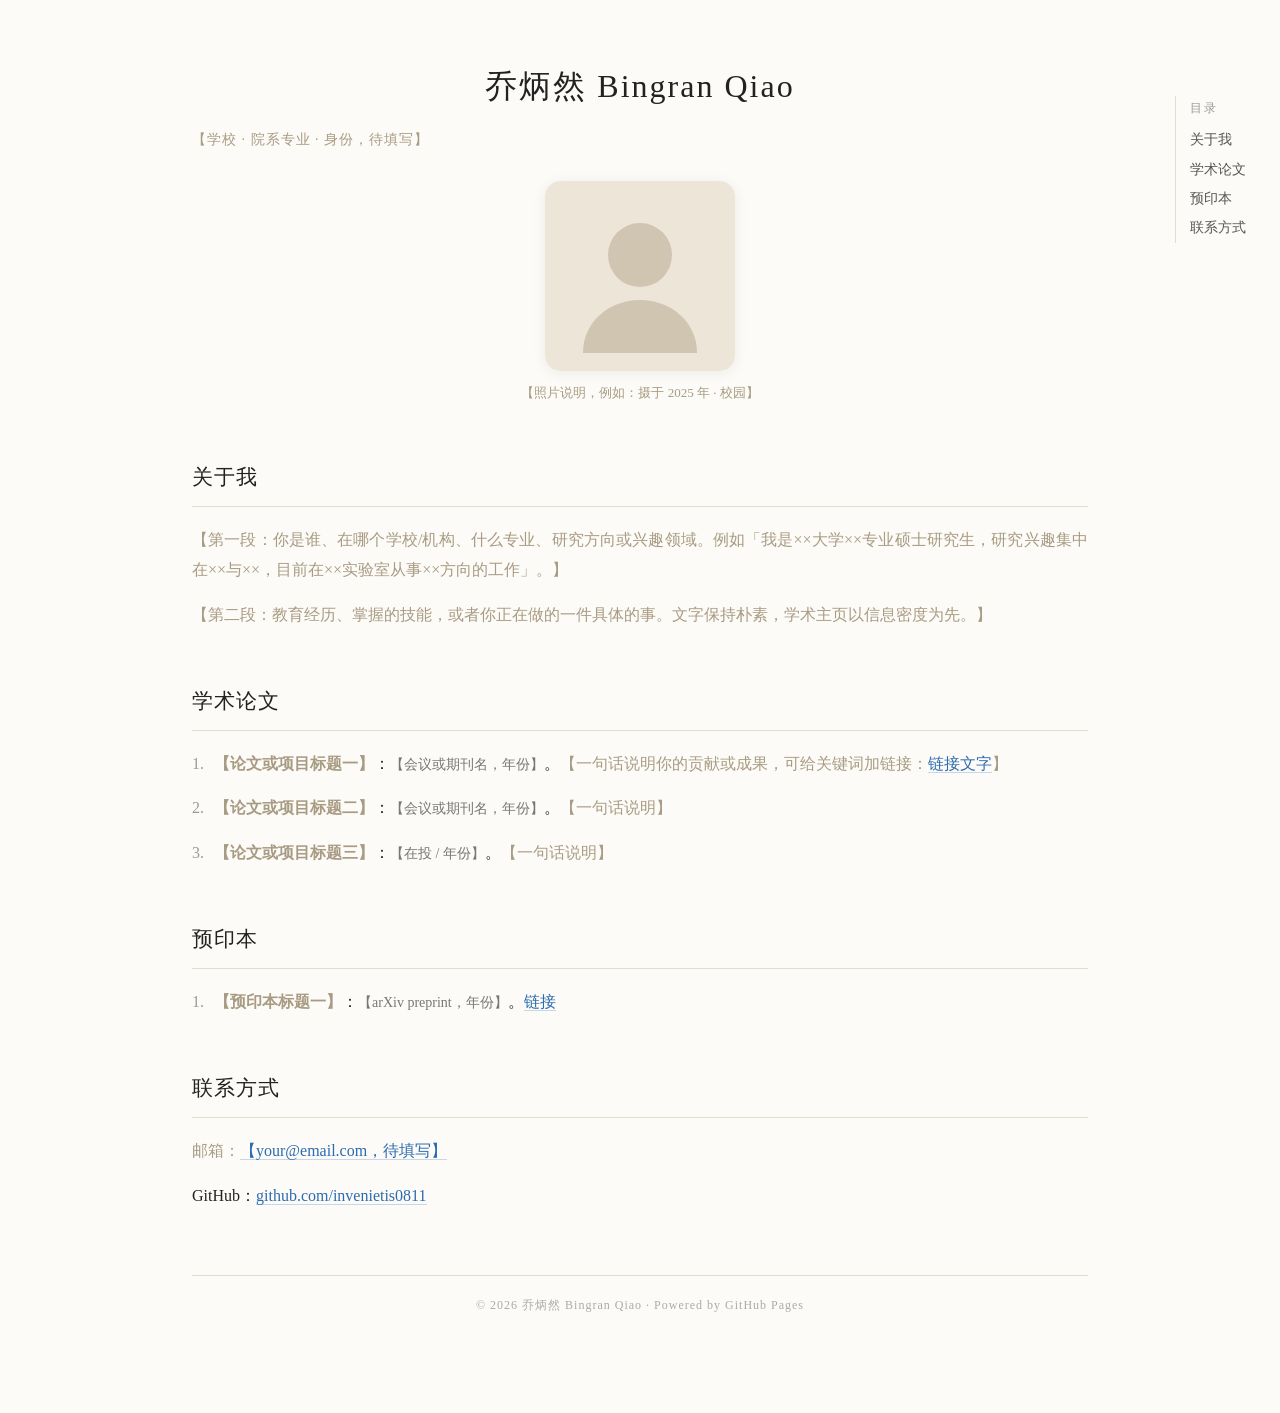
==== index.html @ d32611bb "[omitted 19 chars from old BrowserUse call]" ====
<!DOCTYPE html>
<html lang="zh-CN">
<head>
<meta charset="UTF-8">
<meta name="viewport" content="width=device-width, initial-scale=1">

<!-- ✏️ 替换 1：浏览器标签页文字 + 搜索结果里的蓝色大标题。
     姓名已填好。若以后想加头衔，可在「·」后面补 -->
<title>乔炳然 Bingran Qiao · 个人主页</title>

<!-- ✏️ 替换 11：搜索引擎摘要与关键词。
     规则：只能改引号里的文字；引号、等号、尖括号一律不能动，内容里也不要出现英文双引号 " -->
<!-- 搜索结果标题下方那段灰色小字。建议 70~150 字，第一句说清「你是谁 + 什么方向 + 什么机构」 -->
<meta name="description" content="乔炳然 Bingran Qiao 的个人主页，收录个人简介、学术论文、预印本与联系方式。【待补充：所在机构、专业与研究方向，补齐后搜索效果会明显提升】">
<!-- Google 已完全忽略此标签，百度等部分引擎仍会参考。填真实关键词，不要堆砌无关热词 -->
<meta name="keywords" content="乔炳然, Bingran Qiao, 个人主页, 学术主页, 【你的研究方向】, 【你的学校】">
<meta name="author" content="乔炳然 Bingran Qiao">

<!-- 下面三项：链接被分享到微信/微博/Twitter 时显示的标题与摘要 -->
<meta property="og:title" content="乔炳然 Bingran Qiao · 个人主页">
<meta property="og:description" content="【待补充：一句话身份，例如「××大学××专业硕士研究生，研究方向为……」】">
<meta property="og:type" content="website">
<meta property="og:url" content="https://invenietis0811.github.io/">
<!-- 分享卡片配图：目前还没上传照片，所以这一行先注释掉了。
     等你按指南 1.3、1.4 传好照片后，把下面这行开头的 <!-- 和结尾的 -- 去掉即可启用 -->
<!-- <meta property="og:image" content="https://invenietis0811.github.io/assets/me.jpg"> -->

<!-- Google Search Console 验证：按指南 2.3 操作后，把 Google 给你的那一整行 meta 代码粘贴到下面。
     验证通过后不要删除，删了验证会失效 -->

<style>
  html { scroll-behavior: smooth; }

  body {
    background-color: #fdfbf7;
    font-family: Georgia, "Songti SC", "Source Han Serif SC", "SimSun", serif;
    color: #222;
    margin: 0;
    padding: 56px 15% 96px;
    line-height: 1.9;
    -webkit-font-smoothing: antialiased;
  }

  /* ---------- 顶部姓名区 ---------- */
  header { text-align: center; }

  h1 {
    font-size: 32px;
    font-weight: normal;
    letter-spacing: 2px;
    margin: 0 0 10px;
  }

  .subtitle {
    color: #7a7a7a;
    font-size: 14px;
    margin: 0 0 4px;
    letter-spacing: 1px;
  }

  /* ---------- 照片 ---------- */
  .portrait, img.portrait-photo {
    display: block;
    width: 190px;
    height: 190px;
    object-fit: cover;
    margin: 28px auto 10px;
    border-radius: 15px;
    box-shadow: 0 2px 14px rgba(0, 0, 0, .07);
  }

  .caption {
    text-align: center;
    color: #999;
    font-size: 13px;
    margin: 0 0 8px;
  }

  /* ---------- 章节 ---------- */
  h2 {
    font-size: 21px;
    font-weight: normal;
    letter-spacing: 1px;
    margin: 52px 0 18px;
    padding-bottom: 8px;
    border-bottom: 1px solid #e3ddd0;
    scroll-margin-top: 24px;
  }

  p { margin: 0 0 14px; text-align: justify; }

  .num { color: #9a9a9a; margin-right: 6px; }

  strong { font-weight: bold; }

  a { color: #2b6cb0; text-decoration: none; border-bottom: 1px solid rgba(43, 108, 176, .25); }
  a:hover { border-bottom-color: #2b6cb0; }

  .meta { color: #777; font-size: 14px; }

  /* 待填写内容的浅色提示样式，正式内容写好后可以把 class="todo" 删掉 */
  .todo { color: #a89b83; }

  /* ---------- 右侧固定目录 ---------- */
  nav {
    position: fixed;
    top: 96px;
    right: 34px;
    line-height: 2.1;
    font-size: 14px;
    text-align: left;
    border-left: 1px solid #e3ddd0;
    padding-left: 14px;
  }

  nav .nav-title {
    color: #9a9a9a;
    font-size: 12px;
    letter-spacing: 2px;
    display: block;
    margin-bottom: 4px;
  }

  nav a { border-bottom: none; color: #555; }
  nav a:hover { color: #2b6cb0; }

  footer {
    margin-top: 64px;
    padding-top: 18px;
    border-top: 1px solid #e3ddd0;
    text-align: center;
    color: #aaa;
    font-size: 12px;
    letter-spacing: 1px;
  }

  /* ---------- 窄屏幕：目录收回到顶部，不再遮挡正文 ---------- */
  @media (max-width: 1000px) {
    body { padding: 36px 7% 64px; }
    nav {
      position: static;
      border-left: none;
      border-top: 1px solid #e3ddd0;
      border-bottom: 1px solid #e3ddd0;
      padding: 12px 0;
      margin: 28px 0 8px;
      text-align: center;
    }
    nav a { margin: 0 10px; }
  }
</style>
</head>

<body>

<!-- ✏️ 替换 2：右侧目录。显示文字可改，但 href="#xxx" 必须和下面章节标题的 id="xxx" 完全一致 -->
<nav>
  <span class="nav-title">目录</span>
  <a href="#about">关于我</a><br>
  <a href="#papers">学术论文</a><br>
  <a href="#preprints">预印本</a><br>
  <a href="#contact">联系方式</a>
</nav>

<header>
  <h1>乔炳然 Bingran Qiao</h1>
  <!-- ✏️ 替换 4：一句话身份，建议格式「学校 · 院系/专业 · 身份」 -->
  <p class="subtitle todo">【学校 · 院系专业 · 身份，待填写】</p>
</header>

<!-- ✏️ 替换 5：照片。
     上传照片到仓库 assets 文件夹后，把下面整段 <svg>...</svg> 删掉，换成这一行
     （文件名改成你实际上传的名字，大小写要完全一致）：
     <img class="portrait-photo" src="assets/me.jpg" alt="个人照片"> -->
<svg class="portrait" viewBox="0 0 190 190" role="img" aria-label="个人照片占位">
  <rect width="190" height="190" rx="15" fill="#ece5d8"/>
  <circle cx="95" cy="74" r="32" fill="#cfc5b1"/>
  <path d="M38 172c0-31 26-53 57-53s57 22 57 53z" fill="#cfc5b1"/>
</svg>
<!-- ✏️ 替换 6：照片下方的浅灰说明文字 -->
<p class="caption todo">【照片说明，例如：摄于 2025 年 · 校园】</p>

<h2 id="about">关于我</h2>
<!-- ✏️ 替换 7：自我介绍。可以写 2~3 段，每段用一对 <p></p> 包起来。
     内容填好后，把 class="todo" 删掉，文字就会恢复正常深色 -->
<p class="todo">【第一段：你是谁、在哪个学校/机构、什么专业、研究方向或兴趣领域。例如「我是××大学××专业硕士研究生，研究兴趣集中在××与××，目前在××实验室从事××方向的工作」。】</p>
<p class="todo">【第二段：教育经历、掌握的技能，或者你正在做的一件具体的事。文字保持朴素，学术主页以信息密度为先。】</p>

<h2 id="papers">学术论文</h2>
<!-- ✏️ 替换 8：每一项一行。<strong> 里是加粗标题，<span class="meta"> 里是灰色的会议/年份，
     <a href="真实网址">显示的文字</a> 是蓝色可点击链接。加论文见指南 3.3 -->
<p><span class="num">1.</span> <strong class="todo">【论文或项目标题一】</strong>：<span class="meta">【会议或期刊名，年份】</span>。<span class="todo">【一句话说明你的贡献或成果，可给关键词加链接：<a href="https://替换成真实链接">链接文字</a>】</span></p>
<p><span class="num">2.</span> <strong class="todo">【论文或项目标题二】</strong>：<span class="meta">【会议或期刊名，年份】</span>。<span class="todo">【一句话说明】</span></p>
<p><span class="num">3.</span> <strong class="todo">【论文或项目标题三】</strong>：<span class="meta">【在投 / 年份】</span>。<span class="todo">【一句话说明】</span></p>

<h2 id="preprints">预印本</h2>
<!-- ✏️ 替换 9：预印本信息。没有的话整块删掉，同时删掉上方目录里对应的那一行（见指南 3.3） -->
<p><span class="num">1.</span> <strong class="todo">【预印本标题一】</strong>：<span class="meta">【arXiv preprint，年份】</span>。<a href="https://替换成真实链接">链接</a></p>

<h2 id="contact">联系方式</h2>
<!-- ✏️ 替换 10：两处邮箱都要改成你的；GitHub 用户名已填好。
     公开邮箱会被爬虫收集，介意垃圾邮件的话可写成 bingran [at] xxx.edu.cn 并去掉 <a> 标签 -->
<p class="todo">邮箱：<a href="mailto:your@email.com">【your@email.com，待填写】</a></p>
<p>GitHub：<a href="https://github.com/invenietis0811">github.com/invenietis0811</a></p>

<footer>© 2026 乔炳然 Bingran Qiao · Powered by GitHub Pages</footer>

</body>
</html>
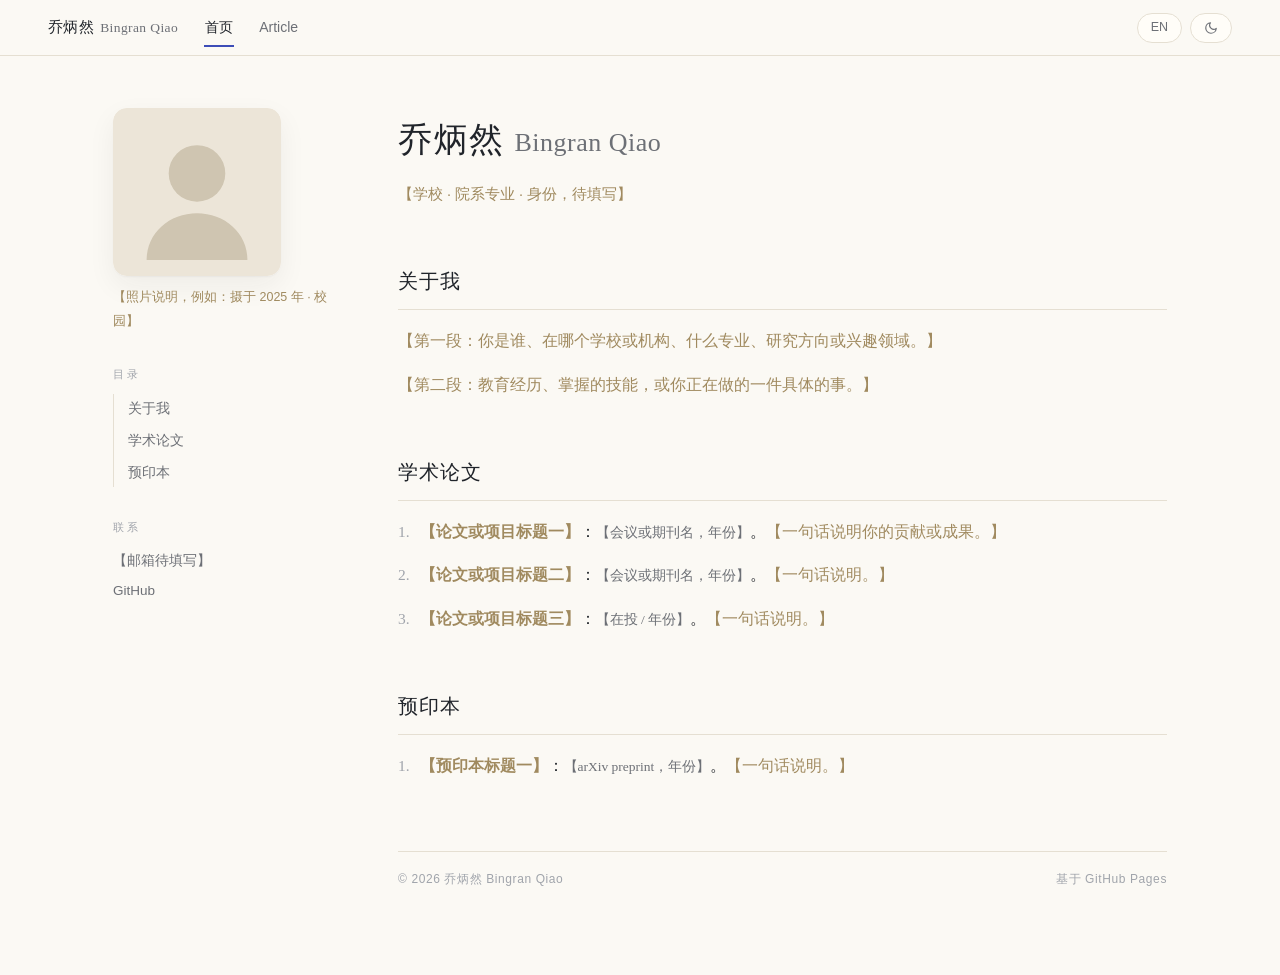
==== commit 4715f8d9: "新增 Article 页面、笔记页与深浅色/中英切换；首页改为侧边目录学术极简排版" ====
--- a/index.html
+++ b/index.html
@@ -1,209 +1,100 @@
 <!DOCTYPE html>
-<html lang="zh-CN">
+<html lang="zh-CN" data-theme="light">
 <head>
 <meta charset="UTF-8">
 <meta name="viewport" content="width=device-width, initial-scale=1">
-
-<!-- ✏️ 替换 1：浏览器标签页文字 + 搜索结果里的蓝色大标题。
-     姓名已填好。若以后想加头衔，可在「·」后面补 -->
+<script>(function(){try{var t=localStorage.getItem('bp-theme');document.documentElement.setAttribute('data-theme',t||'light');var l=localStorage.getItem('bp-lang');document.documentElement.lang=(l==='en')?'en':'zh-CN';}catch(e){}})();</script>
 <title>乔炳然 Bingran Qiao · 个人主页</title>
 
-<!-- ✏️ 替换 11：搜索引擎摘要与关键词。
-     规则：只能改引号里的文字；引号、等号、尖括号一律不能动，内容里也不要出现英文双引号 " -->
-<!-- 搜索结果标题下方那段灰色小字。建议 70~150 字，第一句说清「你是谁 + 什么方向 + 什么机构」 -->
-<meta name="description" content="乔炳然 Bingran Qiao 的个人主页，收录个人简介、学术论文、预印本与联系方式。【待补充：所在机构、专业与研究方向，补齐后搜索效果会明显提升】">
-<!-- Google 已完全忽略此标签，百度等部分引擎仍会参考。填真实关键词，不要堆砌无关热词 -->
+<!-- 搜索引擎摘要与关键词：只能改引号里的文字 -->
+<meta name="description" content="乔炳然 Bingran Qiao 的个人主页，收录个人简介、学术论文、预印本与文章笔记。【待补充：所在机构、专业与研究方向，补齐后搜索效果会明显提升】">
 <meta name="keywords" content="乔炳然, Bingran Qiao, 个人主页, 学术主页, 【你的研究方向】, 【你的学校】">
 <meta name="author" content="乔炳然 Bingran Qiao">
-
-<!-- 下面三项：链接被分享到微信/微博/Twitter 时显示的标题与摘要 -->
 <meta property="og:title" content="乔炳然 Bingran Qiao · 个人主页">
 <meta property="og:description" content="【待补充：一句话身份，例如「××大学××专业硕士研究生，研究方向为……」】">
 <meta property="og:type" content="website">
 <meta property="og:url" content="https://invenietis0811.github.io/">
-<!-- 分享卡片配图：目前还没上传照片，所以这一行先注释掉了。
-     等你按指南 1.3、1.4 传好照片后，把下面这行开头的 <!-- 和结尾的 -- 去掉即可启用 -->
+<!-- 上传照片后，把下面这行开头的 &lt;!-- 和结尾的 --&gt; 去掉即可启用分享配图 -->
 <!-- <meta property="og:image" content="https://invenietis0811.github.io/assets/me.jpg"> -->
 
-<!-- Google Search Console 验证：按指南 2.3 操作后，把 Google 给你的那一整行 meta 代码粘贴到下面。
-     验证通过后不要删除，删了验证会失效 -->
-
-<style>
-  html { scroll-behavior: smooth; }
-
-  body {
-    background-color: #fdfbf7;
-    font-family: Georgia, "Songti SC", "Source Han Serif SC", "SimSun", serif;
-    color: #222;
-    margin: 0;
-    padding: 56px 15% 96px;
-    line-height: 1.9;
-    -webkit-font-smoothing: antialiased;
-  }
-
-  /* ---------- 顶部姓名区 ---------- */
-  header { text-align: center; }
-
-  h1 {
-    font-size: 32px;
-    font-weight: normal;
-    letter-spacing: 2px;
-    margin: 0 0 10px;
-  }
-
-  .subtitle {
-    color: #7a7a7a;
-    font-size: 14px;
-    margin: 0 0 4px;
-    letter-spacing: 1px;
-  }
-
-  /* ---------- 照片 ---------- */
-  .portrait, img.portrait-photo {
-    display: block;
-    width: 190px;
-    height: 190px;
-    object-fit: cover;
-    margin: 28px auto 10px;
-    border-radius: 15px;
-    box-shadow: 0 2px 14px rgba(0, 0, 0, .07);
-  }
-
-  .caption {
-    text-align: center;
-    color: #999;
-    font-size: 13px;
-    margin: 0 0 8px;
-  }
-
-  /* ---------- 章节 ---------- */
-  h2 {
-    font-size: 21px;
-    font-weight: normal;
-    letter-spacing: 1px;
-    margin: 52px 0 18px;
-    padding-bottom: 8px;
-    border-bottom: 1px solid #e3ddd0;
-    scroll-margin-top: 24px;
-  }
-
-  p { margin: 0 0 14px; text-align: justify; }
-
-  .num { color: #9a9a9a; margin-right: 6px; }
-
-  strong { font-weight: bold; }
-
-  a { color: #2b6cb0; text-decoration: none; border-bottom: 1px solid rgba(43, 108, 176, .25); }
-  a:hover { border-bottom-color: #2b6cb0; }
-
-  .meta { color: #777; font-size: 14px; }
-
-  /* 待填写内容的浅色提示样式，正式内容写好后可以把 class="todo" 删掉 */
-  .todo { color: #a89b83; }
-
-  /* ---------- 右侧固定目录 ---------- */
-  nav {
-    position: fixed;
-    top: 96px;
-    right: 34px;
-    line-height: 2.1;
-    font-size: 14px;
-    text-align: left;
-    border-left: 1px solid #e3ddd0;
-    padding-left: 14px;
-  }
-
-  nav .nav-title {
-    color: #9a9a9a;
-    font-size: 12px;
-    letter-spacing: 2px;
-    display: block;
-    margin-bottom: 4px;
-  }
-
-  nav a { border-bottom: none; color: #555; }
-  nav a:hover { color: #2b6cb0; }
-
-  footer {
-    margin-top: 64px;
-    padding-top: 18px;
-    border-top: 1px solid #e3ddd0;
-    text-align: center;
-    color: #aaa;
-    font-size: 12px;
-    letter-spacing: 1px;
-  }
-
-  /* ---------- 窄屏幕：目录收回到顶部，不再遮挡正文 ---------- */
-  @media (max-width: 1000px) {
-    body { padding: 36px 7% 64px; }
-    nav {
-      position: static;
-      border-left: none;
-      border-top: 1px solid #e3ddd0;
-      border-bottom: 1px solid #e3ddd0;
-      padding: 12px 0;
-      margin: 28px 0 8px;
-      text-align: center;
-    }
-    nav a { margin: 0 10px; }
-  }
-</style>
+<link rel="stylesheet" href="site.css">
 </head>
 
-<body>
+<body data-page="home" data-title-zh="乔炳然 Bingran Qiao · 个人主页" data-title-en="Bingran Qiao · Homepage">
 
-<!-- ✏️ 替换 2：右侧目录。显示文字可改，但 href="#xxx" 必须和下面章节标题的 id="xxx" 完全一致 -->
-<nav>
-  <span class="nav-title">目录</span>
-  <a href="#about">关于我</a><br>
-  <a href="#papers">学术论文</a><br>
-  <a href="#preprints">预印本</a><br>
-  <a href="#contact">联系方式</a>
-</nav>
-
-<header>
-  <h1>乔炳然 Bingran Qiao</h1>
-  <!-- ✏️ 替换 4：一句话身份，建议格式「学校 · 院系/专业 · 身份」 -->
-  <p class="subtitle todo">【学校 · 院系专业 · 身份，待填写】</p>
+<header class="topbar">
+  <a class="brand" href="index.html">乔炳然<span class="brand-en">Bingran Qiao</span></a>
+  <nav class="topnav">
+    <a href="index.html" class="active" data-zh="首页" data-en="Home">首页</a>
+    <a href="articles.html">Article</a>
+  </nav>
+  <div class="toggles">
+    <button id="langToggle" class="tbtn" type="button">EN</button>
+    <button id="themeToggle" class="tbtn" type="button" aria-label="切换深浅色">
+      <svg class="ic ic-moon" viewBox="0 0 24 24" aria-hidden="true"><path d="M21 12.8A9 9 0 1 1 11.2 3a7 7 0 0 0 9.8 9.8z"/></svg>
+      <svg class="ic ic-sun" viewBox="0 0 24 24" aria-hidden="true"><circle cx="12" cy="12" r="4"/><path d="M12 2v2M12 20v2M4.9 4.9l1.4 1.4M17.7 17.7l1.4 1.4M2 12h2M20 12h2M4.9 19.1l1.4-1.4M17.7 6.3l1.4-1.4"/></svg>
+    </button>
+  </div>
 </header>
 
-<!-- ✏️ 替换 5：照片。
-     上传照片到仓库 assets 文件夹后，把下面整段 <svg>...</svg> 删掉，换成这一行
-     （文件名改成你实际上传的名字，大小写要完全一致）：
-     <img class="portrait-photo" src="assets/me.jpg" alt="个人照片"> -->
-<svg class="portrait" viewBox="0 0 190 190" role="img" aria-label="个人照片占位">
-  <rect width="190" height="190" rx="15" fill="#ece5d8"/>
-  <circle cx="95" cy="74" r="32" fill="#cfc5b1"/>
-  <path d="M38 172c0-31 26-53 57-53s57 22 57 53z" fill="#cfc5b1"/>
-</svg>
-<!-- ✏️ 替换 6：照片下方的浅灰说明文字 -->
-<p class="caption todo">【照片说明，例如：摄于 2025 年 · 校园】</p>
+<div class="layout">
 
-<h2 id="about">关于我</h2>
-<!-- ✏️ 替换 7：自我介绍。可以写 2~3 段，每段用一对 <p></p> 包起来。
-     内容填好后，把 class="todo" 删掉，文字就会恢复正常深色 -->
-<p class="todo">【第一段：你是谁、在哪个学校/机构、什么专业、研究方向或兴趣领域。例如「我是××大学××专业硕士研究生，研究兴趣集中在××与××，目前在××实验室从事××方向的工作」。】</p>
-<p class="todo">【第二段：教育经历、掌握的技能，或者你正在做的一件具体的事。文字保持朴素，学术主页以信息密度为先。】</p>
+  <!-- ========== 左栏：照片 + 目录 + 联系 ========== -->
+  <aside class="side">
+    <!-- ✏️ 替换 5：照片。上传照片到仓库 assets 文件夹后，把下面整段 <svg>...</svg> 删掉，换成：
+         <img class="portrait-photo" src="assets/me.jpg" alt="个人照片"> -->
+    <svg class="portrait" viewBox="0 0 190 190" role="img" aria-label="个人照片占位">
+      <rect width="190" height="190" rx="15" fill="#ece5d8"/>
+      <circle cx="95" cy="74" r="32" fill="#cfc5b1"/>
+      <path d="M38 172c0-31 26-53 57-53s57 22 57 53z" fill="#cfc5b1"/>
+    </svg>
+    <!-- ✏️ 替换 6：照片说明 -->
+    <p class="caption todo" data-zh="【照片说明，例如：摄于 2025 年 · 校园】" data-en="[Photo caption, e.g. taken in 2025]">【照片说明，例如：摄于 2025 年 · 校园】</p>
 
-<h2 id="papers">学术论文</h2>
-<!-- ✏️ 替换 8：每一项一行。<strong> 里是加粗标题，<span class="meta"> 里是灰色的会议/年份，
-     <a href="真实网址">显示的文字</a> 是蓝色可点击链接。加论文见指南 3.3 -->
-<p><span class="num">1.</span> <strong class="todo">【论文或项目标题一】</strong>：<span class="meta">【会议或期刊名，年份】</span>。<span class="todo">【一句话说明你的贡献或成果，可给关键词加链接：<a href="https://替换成真实链接">链接文字</a>】</span></p>
-<p><span class="num">2.</span> <strong class="todo">【论文或项目标题二】</strong>：<span class="meta">【会议或期刊名，年份】</span>。<span class="todo">【一句话说明】</span></p>
-<p><span class="num">3.</span> <strong class="todo">【论文或项目标题三】</strong>：<span class="meta">【在投 / 年份】</span>。<span class="todo">【一句话说明】</span></p>
+    <span class="side-label toc-label" data-zh="目录" data-en="Contents">目录</span>
+    <!-- ✏️ 替换 2：目录文字可改，但 href="#xxx" 必须与下面章节的 id="xxx" 完全一致 -->
+    <nav class="toc">
+      <a href="#about" data-zh="关于我" data-en="About">关于我</a>
+      <a href="#papers" data-zh="学术论文" data-en="Publications">学术论文</a>
+      <a href="#preprints" data-zh="预印本" data-en="Preprints">预印本</a>
+    </nav>
 
-<h2 id="preprints">预印本</h2>
-<!-- ✏️ 替换 9：预印本信息。没有的话整块删掉，同时删掉上方目录里对应的那一行（见指南 3.3） -->
-<p><span class="num">1.</span> <strong class="todo">【预印本标题一】</strong>：<span class="meta">【arXiv preprint，年份】</span>。<a href="https://替换成真实链接">链接</a></p>
+    <span class="side-label" data-zh="联系" data-en="Contact">联系</span>
+    <div class="contact">
+      <!-- ✏️ 替换 10：两处邮箱都要改成你的 -->
+      <a class="todo" href="mailto:your@email.com" data-zh="【邮箱待填写】" data-en="[Email TBD]">【邮箱待填写】</a>
+      <a href="https://github.com/invenietis0811">GitHub</a>
+    </div>
+  </aside>
 
-<h2 id="contact">联系方式</h2>
-<!-- ✏️ 替换 10：两处邮箱都要改成你的；GitHub 用户名已填好。
-     公开邮箱会被爬虫收集，介意垃圾邮件的话可写成 bingran [at] xxx.edu.cn 并去掉 <a> 标签 -->
-<p class="todo">邮箱：<a href="mailto:your@email.com">【your@email.com，待填写】</a></p>
-<p>GitHub：<a href="https://github.com/invenietis0811">github.com/invenietis0811</a></p>
+  <!-- ========== 右栏：正文 ========== -->
+  <main>
+    <h1>乔炳然 <span class="h1-en">Bingran Qiao</span></h1>
+    <!-- ✏️ 替换 4：一句话身份 -->
+    <p class="subtitle todo" data-zh="【学校 · 院系专业 · 身份，待填写】" data-en="[Institution · Department · Position — TBD]">【学校 · 院系专业 · 身份，待填写】</p>
 
-<footer>© 2026 乔炳然 Bingran Qiao · Powered by GitHub Pages</footer>
+    <h2 id="about" data-zh="关于我" data-en="About">关于我</h2>
+    <!-- ✏️ 替换 7：自我介绍，可写 2~3 段，每段一对 <p></p>。填好后把 class 里的 todo 删掉 -->
+    <p class="todo" data-zh="【第一段：你是谁、在哪个学校或机构、什么专业、研究方向或兴趣领域。】" data-en="[Paragraph 1: who you are, your institution, major, and research interests.]">【第一段：你是谁、在哪个学校或机构、什么专业、研究方向或兴趣领域。】</p>
+    <p class="todo" data-zh="【第二段：教育经历、掌握的技能，或你正在做的一件具体的事。】" data-en="[Paragraph 2: education, skills, or a concrete project you are working on.]">【第二段：教育经历、掌握的技能，或你正在做的一件具体的事。】</p>
 
+    <h2 id="papers" data-zh="学术论文" data-en="Publications">学术论文</h2>
+    <!-- ✏️ 替换 8：每一项一行；加论文时整行复制再改。想加蓝色链接就照指南 3.3 的 <a> 写法 -->
+    <p><span class="num">1.</span> <strong class="todo" data-zh="【论文或项目标题一】" data-en="[Paper / project title 1]">【论文或项目标题一】</strong>：<span class="meta" data-zh="【会议或期刊名，年份】" data-en="[Venue, year]">【会议或期刊名，年份】</span>。<span class="todo" data-zh="【一句话说明你的贡献或成果。】" data-en="[One sentence on your contribution.]">【一句话说明你的贡献或成果。】</span></p>
+    <p><span class="num">2.</span> <strong class="todo" data-zh="【论文或项目标题二】" data-en="[Paper / project title 2]">【论文或项目标题二】</strong>：<span class="meta" data-zh="【会议或期刊名，年份】" data-en="[Venue, year]">【会议或期刊名，年份】</span>。<span class="todo" data-zh="【一句话说明。】" data-en="[One sentence.]">【一句话说明。】</span></p>
+    <p><span class="num">3.</span> <strong class="todo" data-zh="【论文或项目标题三】" data-en="[Paper / project title 3]">【论文或项目标题三】</strong>：<span class="meta" data-zh="【在投 / 年份】" data-en="[Under review / year]">【在投 / 年份】</span>。<span class="todo" data-zh="【一句话说明。】" data-en="[One sentence.]">【一句话说明。】</span></p>
+
+    <h2 id="preprints" data-zh="预印本" data-en="Preprints">预印本</h2>
+    <!-- ✏️ 替换 9：没有预印本就整块删掉，同时删掉左栏目录里对应那一行 -->
+    <p><span class="num">1.</span> <strong class="todo" data-zh="【预印本标题一】" data-en="[Preprint title 1]">【预印本标题一】</strong>：<span class="meta" data-zh="【arXiv preprint，年份】" data-en="[arXiv preprint, year]">【arXiv preprint，年份】</span>。<span class="todo" data-zh="【一句话说明。】" data-en="[One sentence.]">【一句话说明。】</span></p>
+
+    <footer>
+      <span data-zh="© 2026 乔炳然 Bingran Qiao" data-en="© 2026 Bingran Qiao">© 2026 乔炳然 Bingran Qiao</span>
+      <span data-zh="基于 GitHub Pages" data-en="Powered by GitHub Pages">基于 GitHub Pages</span>
+    </footer>
+  </main>
+</div>
+
+<script src="site.js"></script>
 </body>
 </html>
--- a/site.css
+++ b/site.css
@@ -0,0 +1,173 @@
+/* =========================================================
+   学术极简 · 双主题（浅色 / 深色）共享样式
+   改配色只需改下面两组变量，不要动后面的规则
+   ========================================================= */
+:root{
+  --bg:#fbf9f4;          /* 页面背景：米白 */
+  --fg:#20242a;          /* 正文文字 */
+  --muted:#6d7076;       /* 次级文字 */
+  --faint:#a0a4ab;       /* 更弱的文字（说明、序号） */
+  --line:#e5dfd2;        /* 分隔线 */
+  --card:#fffdf8;        /* 卡片底色 */
+  --card-line:#e8e2d5;   /* 卡片边框 */
+  --accent:#3d4db7;      /* 链接 / 标题强调色：靛蓝 */
+  --accent-soft:rgba(61,77,183,.07);
+  --todo:#a08a5f;        /* 「待填写」占位文字颜色 */
+  --shadow:0 1px 2px rgba(32,36,42,.04),0 10px 28px rgba(32,36,42,.06);
+  --serif:Georgia,"Songti SC","Source Han Serif SC","Noto Serif SC","SimSun",serif;
+  --sans:-apple-system,"Segoe UI","PingFang SC","Hiragino Sans GB","Microsoft YaHei",sans-serif;
+}
+[data-theme="dark"]{
+  --bg:#14161a;
+  --fg:#d6d3cb;
+  --muted:#9a9da4;
+  --faint:#6f737a;
+  --line:#282c34;
+  --card:#1a1d23;
+  --card-line:#282c34;
+  --accent:#a4b1ff;
+  --accent-soft:rgba(164,177,255,.08);
+  --todo:#9a8f74;
+  --shadow:0 1px 2px rgba(0,0,0,.3),0 10px 28px rgba(0,0,0,.35);
+}
+
+*{box-sizing:border-box}
+html{scroll-behavior:smooth}
+body{
+  margin:0;background:var(--bg);color:var(--fg);
+  font-family:var(--serif);font-size:16px;line-height:1.9;
+  -webkit-font-smoothing:antialiased;
+  transition:background-color .25s ease,color .25s ease;
+}
+a{color:var(--accent);text-decoration:none;border-bottom:1px solid color-mix(in srgb,var(--accent) 30%,transparent)}
+a:hover{border-bottom-color:var(--accent)}
+::selection{background:var(--accent-soft)}
+
+/* ---------- 顶部栏：站名 + 页面切换 + 语言/主题按钮 ---------- */
+.topbar{
+  position:sticky;top:0;z-index:20;
+  display:flex;align-items:center;gap:26px;height:56px;
+  padding:0 clamp(20px,4vw,48px);
+  border-bottom:1px solid var(--line);
+  background:color-mix(in srgb,var(--bg) 88%,transparent);
+  backdrop-filter:blur(8px) saturate(1.2);
+}
+.brand{font-size:15px;letter-spacing:.4px;color:var(--fg);border-bottom:none}
+.brand:hover{color:var(--accent);border-bottom:none}
+.brand .brand-en{color:var(--muted);font-size:13.5px;margin-left:6px}
+.topnav{display:flex;gap:24px;font-family:var(--sans);font-size:14px}
+.topnav a{color:var(--muted);border-bottom:2px solid transparent;padding:6px 1px 5px}
+.topnav a:hover{color:var(--fg);border-bottom-color:var(--line)}
+.topnav a.active{color:var(--fg);border-bottom-color:var(--accent)}
+.toggles{margin-left:auto;display:flex;gap:8px}
+.tbtn{
+  font-family:var(--sans);font-size:12.5px;line-height:1;
+  color:var(--muted);background:var(--card);
+  border:1px solid var(--line);border-radius:999px;
+  padding:7px 13px;cursor:pointer;
+  display:inline-flex;align-items:center;gap:6px;
+}
+.tbtn:hover{color:var(--fg);border-color:var(--muted)}
+.ic{width:14px;height:14px;stroke:currentColor;fill:none;stroke-width:2;stroke-linecap:round;stroke-linejoin:round}
+.ic-sun{display:none}
+[data-theme="dark"] .ic-sun{display:block}
+[data-theme="dark"] .ic-moon{display:none}
+
+/* ---------- 首页：左栏（照片+目录+联系） + 右栏正文 ---------- */
+.layout{
+  max-width:1150px;margin:0 auto;
+  padding:52px clamp(20px,4vw,48px) 84px;
+  display:grid;grid-template-columns:225px minmax(0,1fr);gap:60px;
+}
+.side{position:sticky;top:80px;align-self:start;font-family:var(--sans)}
+.portrait, img.portrait-photo{
+  display:block;width:168px;height:168px;object-fit:cover;
+  border-radius:14px;box-shadow:var(--shadow);
+}
+.caption{font-size:12.5px;color:var(--faint);margin:10px 0 0}
+.side-label{
+  display:block;font-size:11px;letter-spacing:2.5px;
+  text-transform:uppercase;color:var(--faint);margin:30px 0 10px;
+}
+.toc{border-left:1px solid var(--line);padding-left:14px;display:flex;flex-direction:column;gap:2px}
+.toc a{font-size:13.5px;color:var(--muted);border-bottom:none;padding:2px 0}
+.toc a:hover{color:var(--accent)}
+.contact{display:flex;flex-direction:column;gap:4px;font-size:13.5px}
+.contact a{color:var(--muted);border-bottom:none}
+.contact a:hover{color:var(--accent)}
+
+main h1{font-size:34px;font-weight:normal;letter-spacing:1.5px;margin:0 0 8px}
+.h1-en{color:var(--muted);font-size:26px;letter-spacing:.5px}
+.subtitle{color:var(--muted);font-size:14.5px;margin:0 0 6px;font-family:var(--sans)}
+h2{
+  font-size:20px;font-weight:normal;letter-spacing:1px;
+  margin:54px 0 16px;padding-bottom:9px;
+  border-bottom:1px solid var(--line);scroll-margin-top:76px;
+}
+main p{margin:0 0 14px;text-align:justify;font-size:15.5px}
+.num{color:var(--faint);margin-right:6px}
+.meta{color:var(--muted);font-size:13.5px}
+.todo{color:var(--todo)}
+
+footer{
+  margin-top:70px;padding-top:16px;border-top:1px solid var(--line);
+  display:flex;justify-content:space-between;gap:12px;flex-wrap:wrap;
+  font-family:var(--sans);font-size:12px;color:var(--faint);letter-spacing:.6px;
+}
+
+/* ---------- Article 页 ---------- */
+.page{max-width:1150px;margin:0 auto;padding:56px clamp(20px,4vw,48px) 90px}
+.page-head{display:flex;align-items:baseline;gap:18px;margin:0 0 34px}
+.page-head h1{font-size:40px;font-weight:bold;letter-spacing:.5px;margin:0;font-family:var(--sans)}
+.page-sub{color:var(--muted);font-size:14px;font-family:var(--sans)}
+.feature{
+  display:block;border:1px solid color-mix(in srgb,var(--accent) 40%,var(--line));
+  background:var(--accent-soft);border-radius:12px;
+  padding:30px 34px 26px;margin-bottom:22px;
+}
+.feature:hover{border-color:var(--accent)}
+.feature h2{
+  margin:0 0 12px;border:none;padding:0;
+  font-size:23px;line-height:1.5;color:var(--accent);
+  font-weight:bold;font-family:var(--sans);letter-spacing:0;
+}
+.feature p{margin:0;color:var(--muted);font-size:14px;font-family:var(--sans);text-align:left}
+.grid{display:grid;grid-template-columns:repeat(auto-fill,minmax(270px,1fr));gap:18px}
+.card{
+  display:block;background:var(--card);border:1px solid var(--card-line);
+  border-radius:10px;padding:24px 24px 26px;
+  transition:border-color .15s,box-shadow .15s,transform .15s;
+}
+.card:hover{
+  border-color:color-mix(in srgb,var(--accent) 45%,var(--card-line));
+  box-shadow:var(--shadow);transform:translateY(-2px);
+}
+.card h3{margin:0 0 10px;font-size:16.5px;line-height:1.55;color:var(--accent);font-family:var(--sans);font-weight:600}
+.card p{margin:0;font-size:13.5px;line-height:1.8;color:var(--muted);font-family:var(--sans);text-align:left}
+.page-note{margin-top:34px;color:var(--faint);font-size:12.5px;font-family:var(--sans)}
+
+/* ---------- 笔记页 ---------- */
+.note-wrap{max-width:740px;margin:0 auto;padding:60px clamp(20px,5vw,28px) 90px}
+.note-kicker{font-family:var(--sans);font-size:11px;letter-spacing:3px;color:var(--faint);text-transform:uppercase;margin:0 0 14px}
+.note-wrap h1{font-size:29px;line-height:1.5;font-weight:normal;margin:0 0 10px}
+.note-meta{font-family:var(--sans);font-size:12.5px;color:var(--faint);margin:0 0 30px;padding-bottom:16px;border-bottom:1px solid var(--line)}
+.note-wrap p{font-size:16px;line-height:2;margin:0 0 18px;text-align:justify}
+.note-missing{color:var(--muted)}
+.back{margin-top:44px;font-family:var(--sans);font-size:13px}
+.back a{color:var(--muted)}
+.back a:hover{color:var(--accent)}
+
+/* ---------- 窄屏：左栏收到顶部，目录隐藏（不放头顶） ---------- */
+@media (max-width:900px){
+  .layout{grid-template-columns:1fr;gap:8px;padding-top:36px}
+  .side{position:static}
+  .portrait, img.portrait-photo{width:110px;height:110px;border-radius:12px}
+  .toc-label,.toc{display:none}
+  .side-label{margin:16px 0 6px}
+  .contact{flex-direction:row;gap:16px}
+  main h1{font-size:28px}
+  .h1-en{font-size:21px}
+  .page-head h1{font-size:32px}
+  .topbar{gap:16px}
+  .brand .brand-en{display:none}
+}
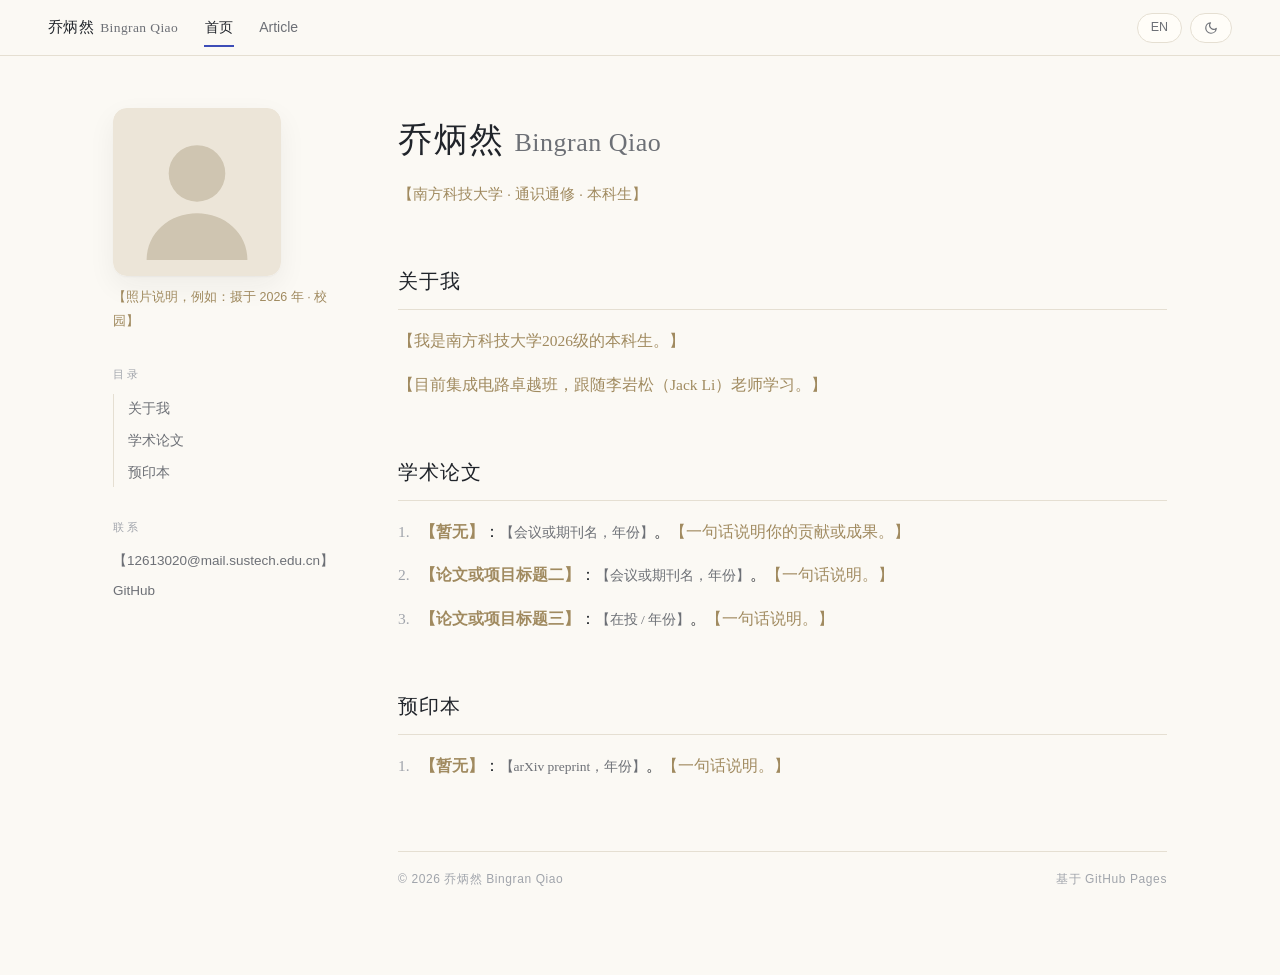
==== commit 9d1f9956: "Update photo caption and personal information 改了些个人性息" ====
--- a/index.html
+++ b/index.html
@@ -49,7 +49,7 @@
       <path d="M38 172c0-31 26-53 57-53s57 22 57 53z" fill="#cfc5b1"/>
     </svg>
     <!-- ✏️ 替换 6：照片说明 -->
-    <p class="caption todo" data-zh="【照片说明，例如：摄于 2025 年 · 校园】" data-en="[Photo caption, e.g. taken in 2025]">【照片说明，例如：摄于 2025 年 · 校园】</p>
+    <p class="caption todo" data-zh="【照片说明，例如：摄于 2026 年 · 校园】" data-en="[Photo caption, e.g. taken in 2025]">【照片说明，例如：摄于 2026 年 · 校园】</p>
 
     <span class="side-label toc-label" data-zh="目录" data-en="Contents">目录</span>
     <!-- ✏️ 替换 2：目录文字可改，但 href="#xxx" 必须与下面章节的 id="xxx" 完全一致 -->
@@ -62,7 +62,7 @@
     <span class="side-label" data-zh="联系" data-en="Contact">联系</span>
     <div class="contact">
       <!-- ✏️ 替换 10：两处邮箱都要改成你的 -->
-      <a class="todo" href="mailto:your@email.com" data-zh="【邮箱待填写】" data-en="[Email TBD]">【邮箱待填写】</a>
+      <a class="todo" href="mailto:your@email.com" data-zh="【12613020@mail.sustech.edu.cn】" data-en="[Email TBD]">【12613020@mail.sustech.edu.cn】</a>
       <a href="https://github.com/invenietis0811">GitHub</a>
     </div>
   </aside>
@@ -71,22 +71,22 @@
   <main>
     <h1>乔炳然 <span class="h1-en">Bingran Qiao</span></h1>
     <!-- ✏️ 替换 4：一句话身份 -->
-    <p class="subtitle todo" data-zh="【学校 · 院系专业 · 身份，待填写】" data-en="[Institution · Department · Position — TBD]">【学校 · 院系专业 · 身份，待填写】</p>
+    <p class="subtitle todo" data-zh="【南方科技大学 · 通识通修 · 本科生】" data-en="[Institution · Department · Position — TBD]">【南方科技大学 · 通识通修 · 本科生】</p>
 
     <h2 id="about" data-zh="关于我" data-en="About">关于我</h2>
     <!-- ✏️ 替换 7：自我介绍，可写 2~3 段，每段一对 <p></p>。填好后把 class 里的 todo 删掉 -->
-    <p class="todo" data-zh="【第一段：你是谁、在哪个学校或机构、什么专业、研究方向或兴趣领域。】" data-en="[Paragraph 1: who you are, your institution, major, and research interests.]">【第一段：你是谁、在哪个学校或机构、什么专业、研究方向或兴趣领域。】</p>
-    <p class="todo" data-zh="【第二段：教育经历、掌握的技能，或你正在做的一件具体的事。】" data-en="[Paragraph 2: education, skills, or a concrete project you are working on.]">【第二段：教育经历、掌握的技能，或你正在做的一件具体的事。】</p>
+    <p class="todo" data-zh="【我是南方科技大学2026级的本科生。】" data-en="[Paragraph 1: who you are, your institution, major, and research interests.]">【我是南方科技大学2026级的本科生。】</p>
+    <p class="todo" data-zh="【目前集成电路卓越班，跟随李岩松（Jack Li）老师学习。】" data-en="[Paragraph 2: education, skills, or a concrete project you are working on.]">【目前集成电路卓越班，跟随李岩松（Jack Li）老师学习。】</p>
 
     <h2 id="papers" data-zh="学术论文" data-en="Publications">学术论文</h2>
     <!-- ✏️ 替换 8：每一项一行；加论文时整行复制再改。想加蓝色链接就照指南 3.3 的 <a> 写法 -->
-    <p><span class="num">1.</span> <strong class="todo" data-zh="【论文或项目标题一】" data-en="[Paper / project title 1]">【论文或项目标题一】</strong>：<span class="meta" data-zh="【会议或期刊名，年份】" data-en="[Venue, year]">【会议或期刊名，年份】</span>。<span class="todo" data-zh="【一句话说明你的贡献或成果。】" data-en="[One sentence on your contribution.]">【一句话说明你的贡献或成果。】</span></p>
+    <p><span class="num">1.</span> <strong class="todo" data-zh="【暂无】" data-en="[Paper / project title 1]">【暂无】</strong>：<span class="meta" data-zh="【会议或期刊名，年份】" data-en="[Venue, year]">【会议或期刊名，年份】</span>。<span class="todo" data-zh="【一句话说明你的贡献或成果。】" data-en="[One sentence on your contribution.]">【一句话说明你的贡献或成果。】</span></p>
     <p><span class="num">2.</span> <strong class="todo" data-zh="【论文或项目标题二】" data-en="[Paper / project title 2]">【论文或项目标题二】</strong>：<span class="meta" data-zh="【会议或期刊名，年份】" data-en="[Venue, year]">【会议或期刊名，年份】</span>。<span class="todo" data-zh="【一句话说明。】" data-en="[One sentence.]">【一句话说明。】</span></p>
     <p><span class="num">3.</span> <strong class="todo" data-zh="【论文或项目标题三】" data-en="[Paper / project title 3]">【论文或项目标题三】</strong>：<span class="meta" data-zh="【在投 / 年份】" data-en="[Under review / year]">【在投 / 年份】</span>。<span class="todo" data-zh="【一句话说明。】" data-en="[One sentence.]">【一句话说明。】</span></p>
 
     <h2 id="preprints" data-zh="预印本" data-en="Preprints">预印本</h2>
     <!-- ✏️ 替换 9：没有预印本就整块删掉，同时删掉左栏目录里对应那一行 -->
-    <p><span class="num">1.</span> <strong class="todo" data-zh="【预印本标题一】" data-en="[Preprint title 1]">【预印本标题一】</strong>：<span class="meta" data-zh="【arXiv preprint，年份】" data-en="[arXiv preprint, year]">【arXiv preprint，年份】</span>。<span class="todo" data-zh="【一句话说明。】" data-en="[One sentence.]">【一句话说明。】</span></p>
+    <p><span class="num">1.</span> <strong class="todo" data-zh="【暂无】" data-en="[Preprint title 1]">【暂无】</strong>：<span class="meta" data-zh="【arXiv preprint，年份】" data-en="[arXiv preprint, year]">【arXiv preprint，年份】</span>。<span class="todo" data-zh="【一句话说明。】" data-en="[One sentence.]">【一句话说明。】</span></p>
 
     <footer>
       <span data-zh="© 2026 乔炳然 Bingran Qiao" data-en="© 2026 Bingran Qiao">© 2026 乔炳然 Bingran Qiao</span>
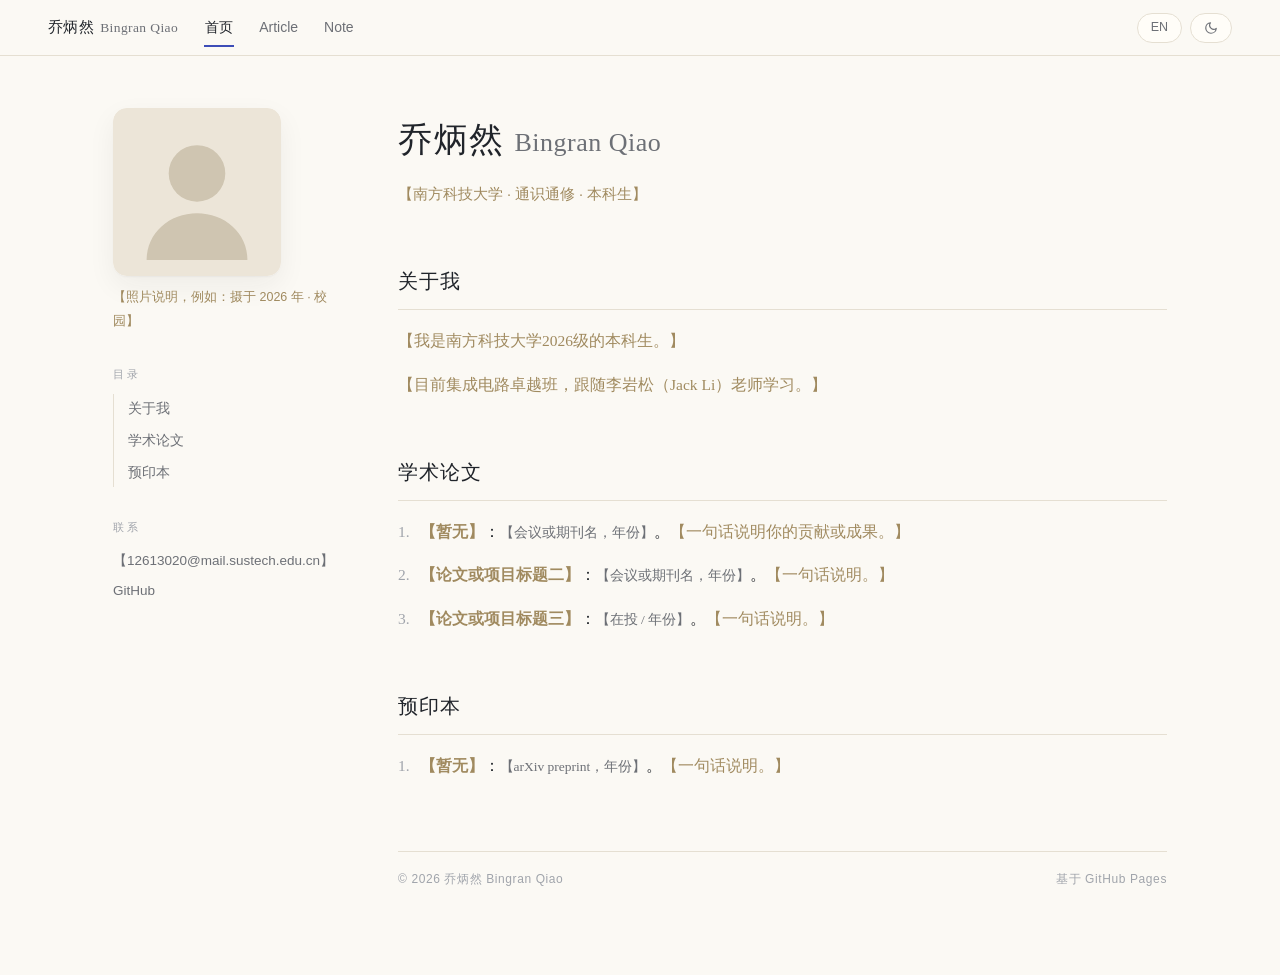
==== commit d80c6bc1: "Update index.html" ====
--- a/index.html
+++ b/index.html
@@ -27,6 +27,7 @@
   <nav class="topnav">
     <a href="index.html" class="active" data-zh="首页" data-en="Home">首页</a>
     <a href="articles.html">Article</a>
+    <a href="note.html">Note</a> 
   </nav>
   <div class="toggles">
     <button id="langToggle" class="tbtn" type="button">EN</button>
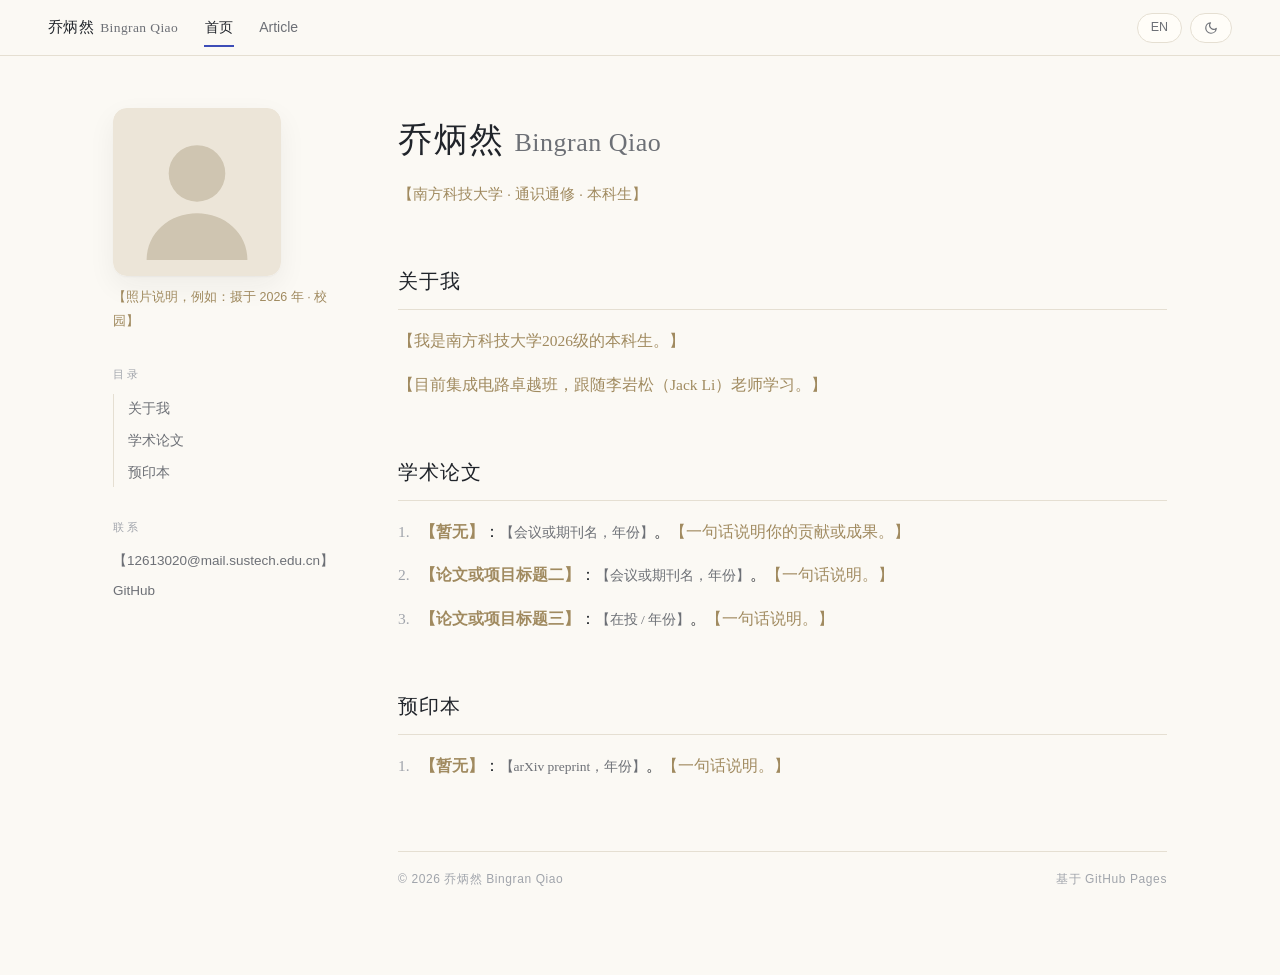
==== commit d287247f: "Update index.html" ====
--- a/index.html
+++ b/index.html
@@ -27,7 +27,6 @@
   <nav class="topnav">
     <a href="index.html" class="active" data-zh="首页" data-en="Home">首页</a>
     <a href="articles.html">Article</a>
-    <a href="note.html">Note</a> 
   </nav>
   <div class="toggles">
     <button id="langToggle" class="tbtn" type="button">EN</button>
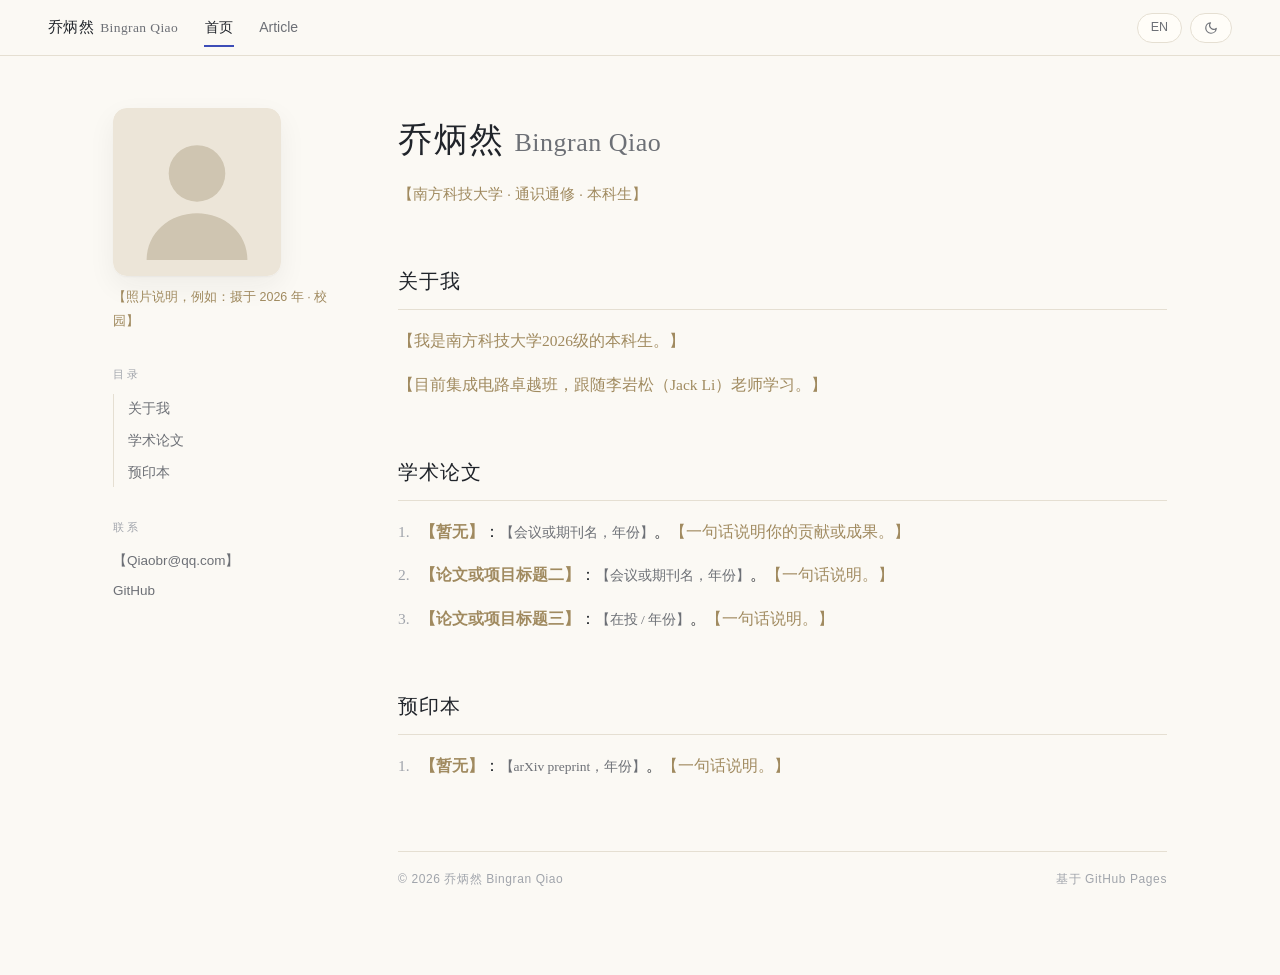
==== commit e4a1e6de: "Update index.html" ====
--- a/index.html
+++ b/index.html
@@ -62,7 +62,7 @@
     <span class="side-label" data-zh="联系" data-en="Contact">联系</span>
     <div class="contact">
       <!-- ✏️ 替换 10：两处邮箱都要改成你的 -->
-      <a class="todo" href="mailto:your@email.com" data-zh="【12613020@mail.sustech.edu.cn】" data-en="[Email TBD]">【12613020@mail.sustech.edu.cn】</a>
+      <a class="todo" href="mailto:Qiaobr@qq.com" data-zh="【Qiaobr@qq.com】" data-en="[Email TBD]">【Qiaobr@qq.com】</a>
       <a href="https://github.com/invenietis0811">GitHub</a>
     </div>
   </aside>
